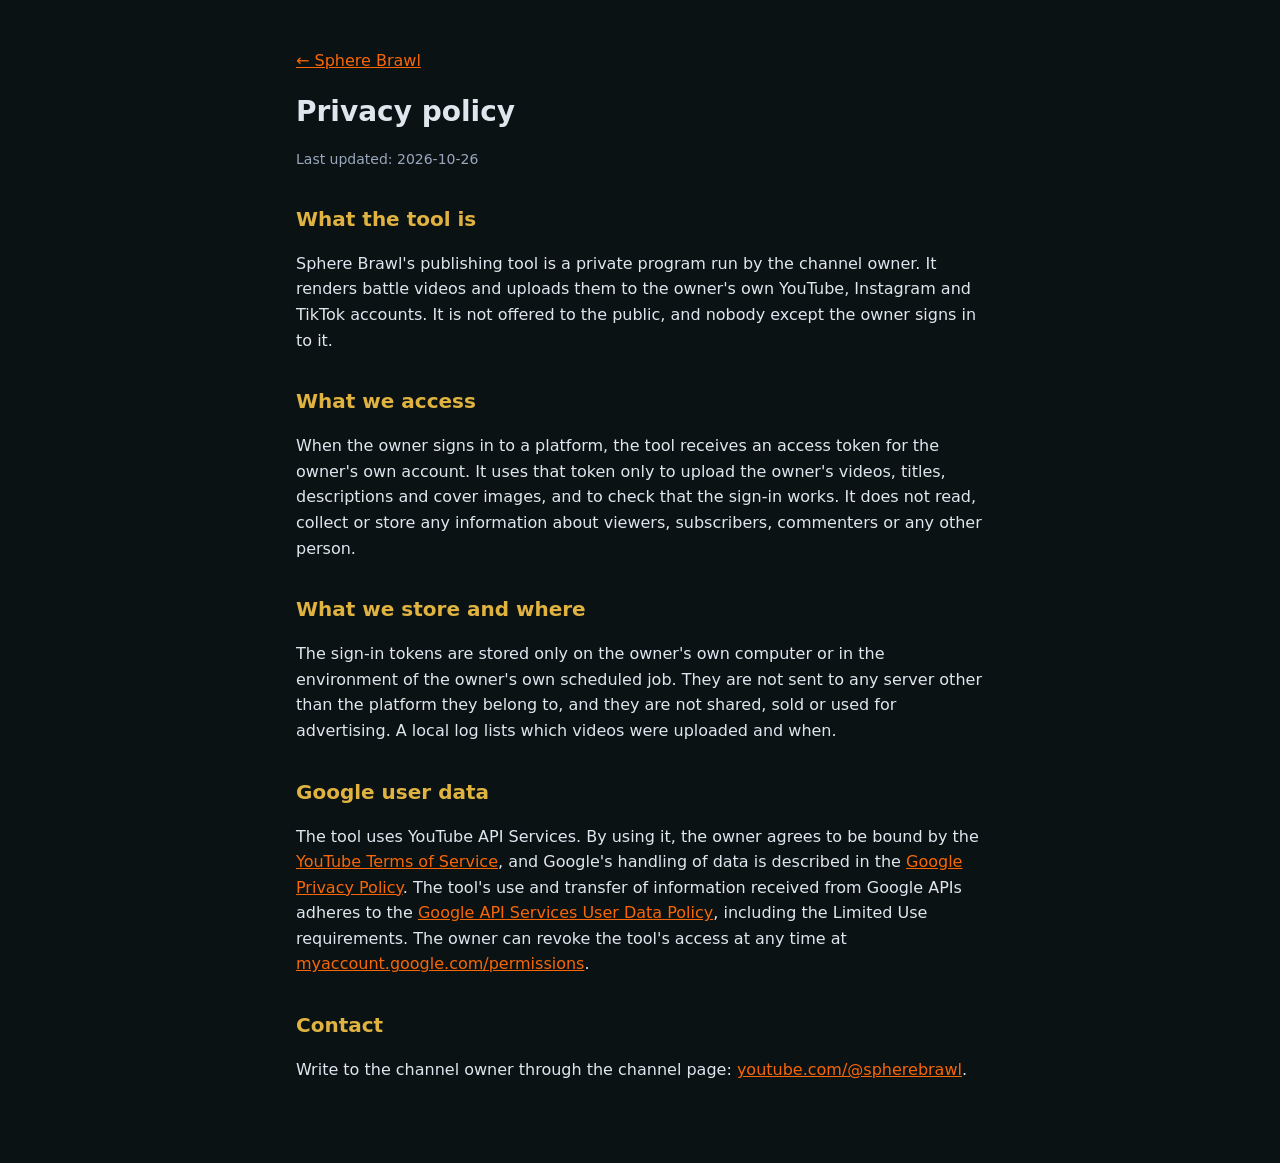
==== privacy.html @ 6f201d56 "Sphere Brawl site: home, privacy policy and terms Co-Authored-By: Claude Opus 5.5 <noreply@anthropic" ====
<!doctype html>
<html lang="en">
<head>
<meta charset="utf-8">
<meta name="viewport" content="width=device-width, initial-scale=1">
<title>Privacy policy - Sphere Brawl</title>
<link rel="stylesheet" href="style.css">
</head>
<body>
<main>
  <p><a href="index.html">&larr; Sphere Brawl</a></p>
  <h1>Privacy policy</h1>
  <p class="muted">Last updated: 2026-10-26</p>
  <h2>What the tool is</h2>
  <p>Sphere Brawl's publishing tool is a private program run by the channel owner. It renders battle videos and uploads them to the owner's own YouTube, Instagram and TikTok accounts. It is not offered to the public, and nobody except the owner signs in to it.</p>
  <h2>What we access</h2>
  <p>When the owner signs in to a platform, the tool receives an access token for the owner's own account. It uses that token only to upload the owner's videos, titles, descriptions and cover images, and to check that the sign-in works. It does not read, collect or store any information about viewers, subscribers, commenters or any other person.</p>
  <h2>What we store and where</h2>
  <p>The sign-in tokens are stored only on the owner's own computer or in the environment of the owner's own scheduled job. They are not sent to any server other than the platform they belong to, and they are not shared, sold or used for advertising. A local log lists which videos were uploaded and when.</p>
  <h2>Google user data</h2>
  <p>The tool uses YouTube API Services. By using it, the owner agrees to be bound by the <a href="https://www.youtube.com/t/terms">YouTube Terms of Service</a>, and Google's handling of data is described in the <a href="https://policies.google.com/privacy">Google Privacy Policy</a>. The tool's use and transfer of information received from Google APIs adheres to the <a href="https://developers.google.com/terms/api-services-user-data-policy">Google API Services User Data Policy</a>, including the Limited Use requirements. The owner can revoke the tool's access at any time at <a href="https://myaccount.google.com/permissions">myaccount.google.com/permissions</a>.</p>
  <h2>Contact</h2>
  <p>Write to the channel owner through the channel page: <a href="https://www.youtube.com/@spherebrawl">youtube.com/@spherebrawl</a>.</p>
</main>
</body>
</html>
---- style.css ----
:root { --bg: #0b1214; --panel: #111c1e; --text: #dfe6ee; --muted: #9aa7bd; --accent: #f76707; --gold: #e0b341; }
* { box-sizing: border-box; }
body { margin: 0; background: var(--bg); color: var(--text); font: 16px/1.6 system-ui, -apple-system, "Segoe UI", sans-serif; }
main { max-width: 720px; margin: 0 auto; padding: 32px 16px 64px; }
header { display: flex; align-items: center; gap: 16px; margin-bottom: 24px; }
header img { width: 72px; height: 72px; border-radius: 50%; image-rendering: pixelated; }
h1 { margin: 0; font-size: 28px; }
h2 { margin: 32px 0 8px; font-size: 20px; color: var(--gold); }
p, li { color: var(--text); }
a { color: var(--accent); }
nav a { margin-right: 16px; }
.muted { color: var(--muted); font-size: 14px; }
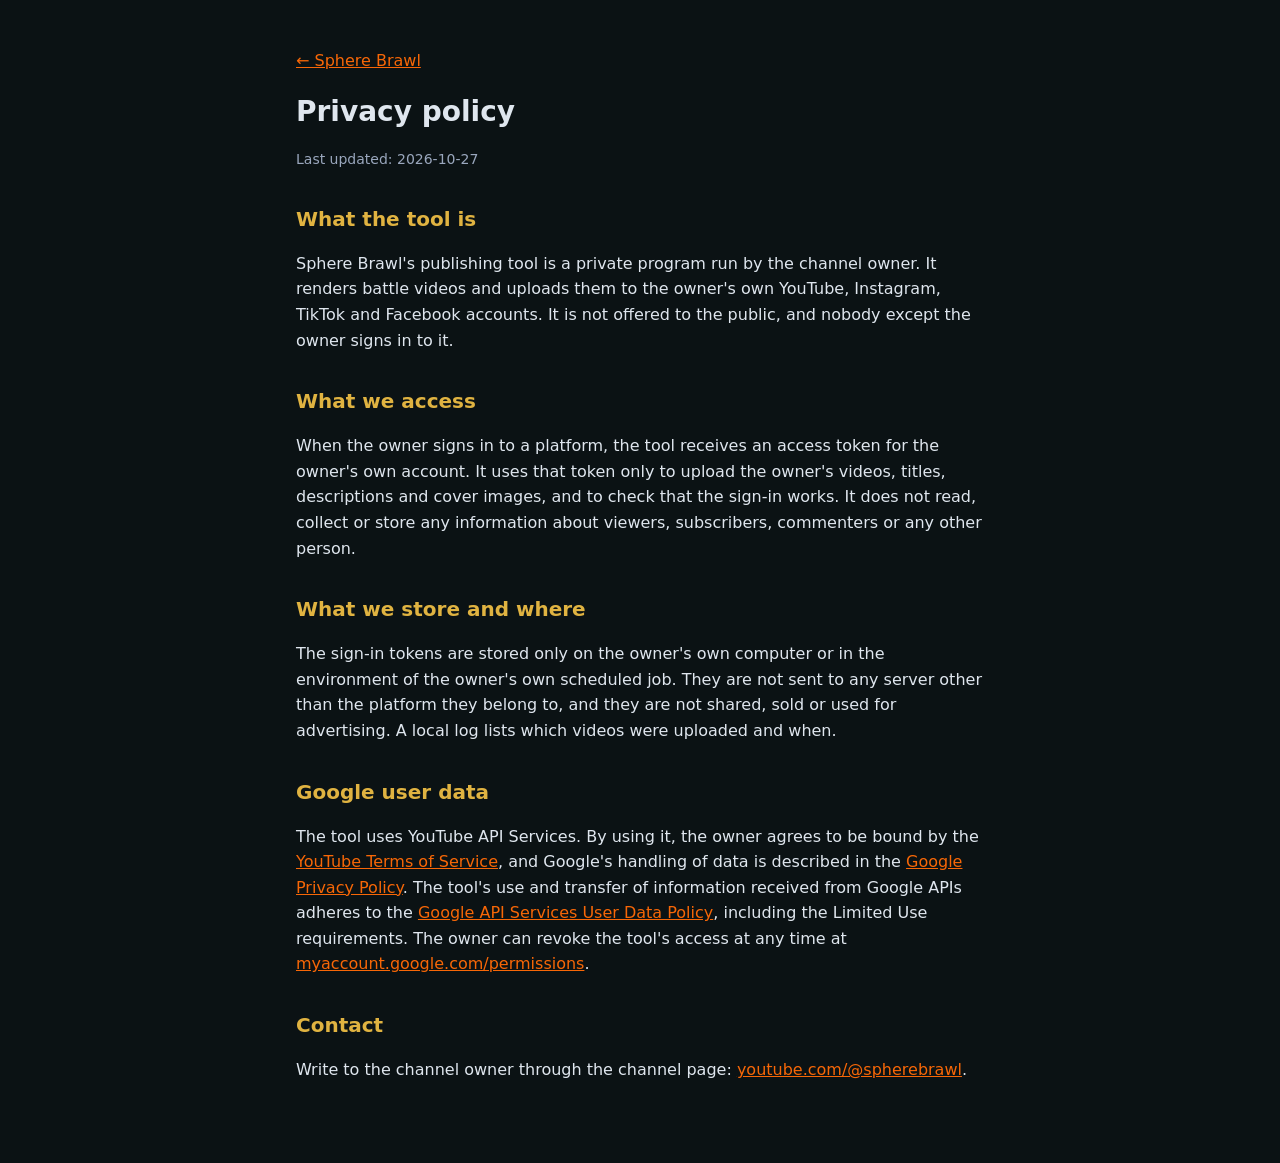
==== commit 40013109: "Plain site copy, link preview image, Facebook in the legal pages" ====
--- a/privacy.html
+++ b/privacy.html
@@ -10,9 +10,9 @@
 <main>
   <p><a href="index.html">&larr; Sphere Brawl</a></p>
   <h1>Privacy policy</h1>
-  <p class="muted">Last updated: 2026-10-26</p>
+  <p class="muted">Last updated: 2026-10-27</p>
   <h2>What the tool is</h2>
-  <p>Sphere Brawl's publishing tool is a private program run by the channel owner. It renders battle videos and uploads them to the owner's own YouTube, Instagram and TikTok accounts. It is not offered to the public, and nobody except the owner signs in to it.</p>
+  <p>Sphere Brawl's publishing tool is a private program run by the channel owner. It renders battle videos and uploads them to the owner's own YouTube, Instagram, TikTok and Facebook accounts. It is not offered to the public, and nobody except the owner signs in to it.</p>
   <h2>What we access</h2>
   <p>When the owner signs in to a platform, the tool receives an access token for the owner's own account. It uses that token only to upload the owner's videos, titles, descriptions and cover images, and to check that the sign-in works. It does not read, collect or store any information about viewers, subscribers, commenters or any other person.</p>
   <h2>What we store and where</h2>
